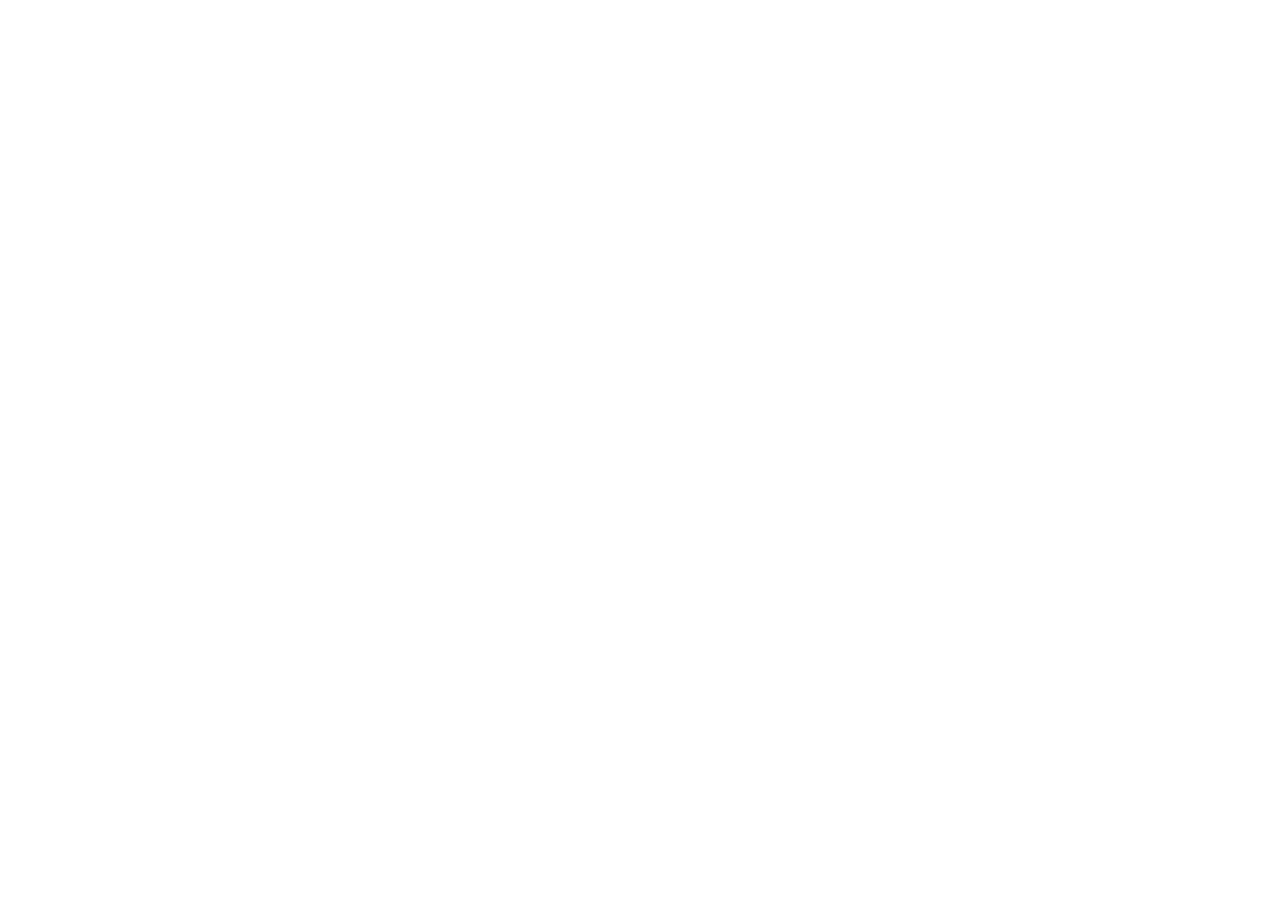
==== prototype/index.html @ 38c9759e "RCR Ad Shelf prototype — DEV-273548 Cover page with full engineering spec (12 sections) + interactiv" ====
<!doctype html>
<html lang="en">
  <head>
    <meta charset="UTF-8" />
    <meta name="viewport" content="width=device-width, initial-scale=1.0" />
    <title>RCR Ad Shelf — Prototype | DEV-273548</title>
    <script type="module" crossorigin src="/assets/index-BHU1r7AR.js"></script>
    <link rel="stylesheet" crossorigin href="/assets/index-CWs1FLwp.css">
  </head>
  <body>
    <div id="root"></div>
  </body>
</html>
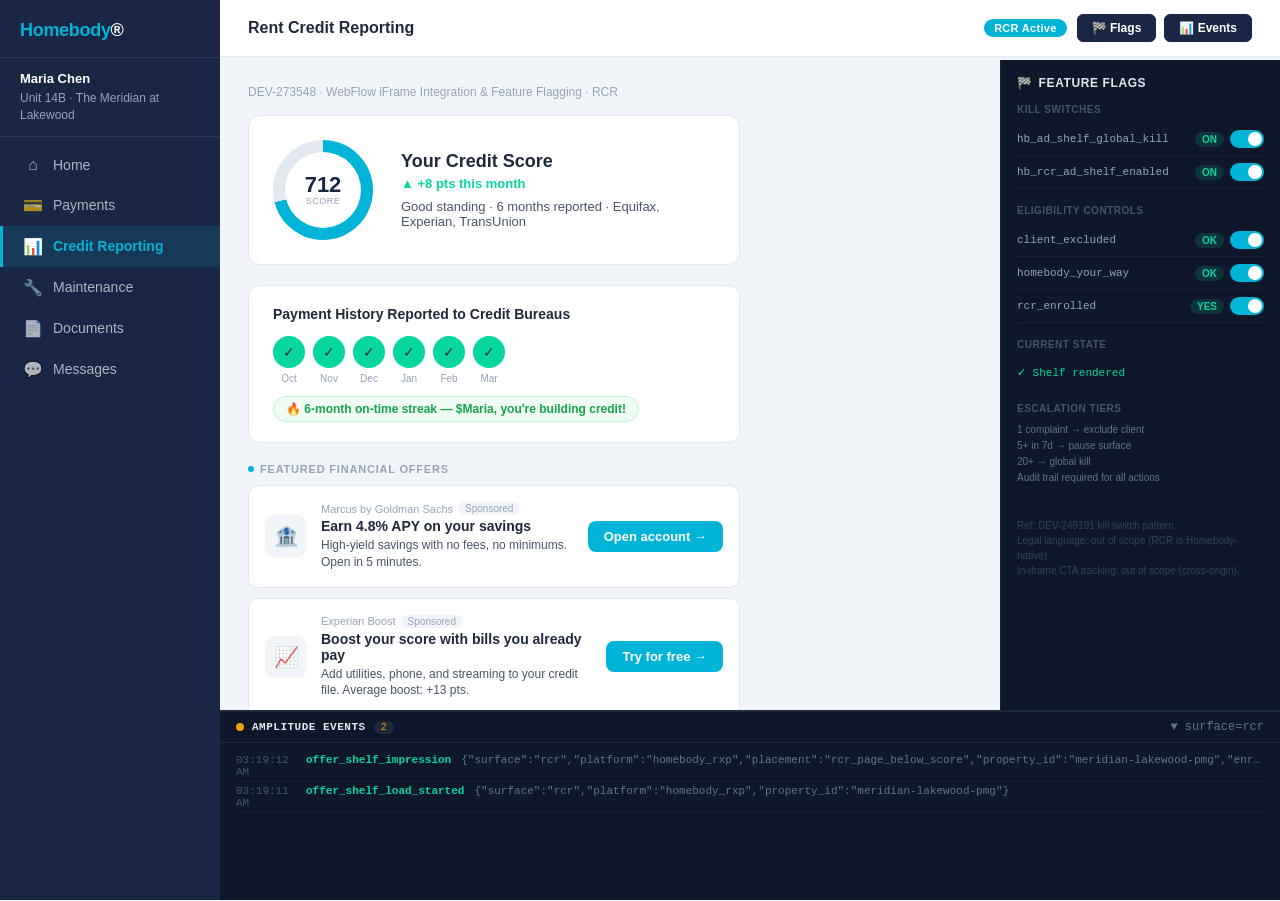
==== commit 2938a1cd: "Fix relative asset paths for GitHub Pages subfolder deployment Vite base set to './' so prototype wo" ====
--- a/prototype/index.html
+++ b/prototype/index.html
@@ -4,8 +4,8 @@
     <meta charset="UTF-8" />
     <meta name="viewport" content="width=device-width, initial-scale=1.0" />
     <title>RCR Ad Shelf — Prototype | DEV-273548</title>
-    <script type="module" crossorigin src="/assets/index-BHU1r7AR.js"></script>
-    <link rel="stylesheet" crossorigin href="/assets/index-CWs1FLwp.css">
+    <script type="module" crossorigin src="./assets/index-BHU1r7AR.js"></script>
+    <link rel="stylesheet" crossorigin href="./assets/index-CWs1FLwp.css">
   </head>
   <body>
     <div id="root"></div>
--- a/prototype/assets/index-CWs1FLwp.css
+++ b/prototype/assets/index-CWs1FLwp.css
@@ -0,0 +1 @@
+*,:before,:after{box-sizing:border-box;margin:0;padding:0}:root{--hb-navy:#1a2744;--hb-navy-light:#243462;--hb-teal:#00b4d8;--hb-teal-dark:#0096c7;--hb-green:#06d6a0;--hb-amber:#f59e0b;--hb-red:#ef4444;--hb-gray-50:#f8fafc;--hb-gray-100:#f1f5f9;--hb-gray-200:#e2e8f0;--hb-gray-400:#94a3b8;--hb-gray-600:#475569;--hb-gray-800:#1e293b;--hb-white:#fff;--shelf-bg:#f0f9ff;--shelf-border:#bae6fd;--flag-panel-bg:#0f172a}body{background:var(--hb-gray-100);color:var(--hb-gray-800);min-height:100vh;font-family:-apple-system,BlinkMacSystemFont,Segoe UI,Roboto,sans-serif}button{cursor:pointer;background:0 0;border:none;font-family:inherit}.app-shell{min-height:100vh;display:flex}.sidebar{background:var(--hb-navy);width:220px;color:var(--hb-white);z-index:100;flex-direction:column;flex-shrink:0;height:100vh;display:flex;position:fixed;top:0;left:0}.sidebar-logo{color:var(--hb-teal);letter-spacing:-.3px;border-bottom:1px solid #ffffff14;padding:20px 20px 16px;font-size:18px;font-weight:700}.sidebar-logo span{color:var(--hb-white)}.sidebar-unit{color:var(--hb-gray-400);border-bottom:1px solid #ffffff14;padding:12px 20px;font-size:12px;line-height:1.4}.sidebar-unit strong{color:var(--hb-white);margin-bottom:2px;font-size:13px;display:block}.sidebar-nav{flex:1;padding:8px 0}.nav-item{color:#ffffffa6;cursor:pointer;border-left:3px solid #0000;align-items:center;gap:10px;padding:11px 20px;font-size:14px;transition:all .15s;display:flex}.nav-item:hover{color:var(--hb-white);background:#ffffff0f}.nav-item.active{color:var(--hb-teal);border-left-color:var(--hb-teal);background:#00b4d81f;font-weight:600}.nav-icon{text-align:center;width:20px;font-size:16px}.main-content{flex-direction:column;flex:1;min-height:100vh;margin-left:220px;display:flex}.topbar{background:var(--hb-white);border-bottom:1px solid var(--hb-gray-200);z-index:50;justify-content:space-between;align-items:center;padding:14px 28px;display:flex;position:sticky;top:0}.topbar-title{color:var(--hb-gray-800);font-size:16px;font-weight:600}.topbar-badge{background:var(--hb-teal);color:#fff;letter-spacing:.3px;border-radius:20px;padding:3px 10px;font-size:11px;font-weight:600}.page-body{max-width:820px;padding:28px}.score-card{background:var(--hb-white);border:1px solid var(--hb-gray-200);border-radius:12px;align-items:center;gap:28px;margin-bottom:20px;padding:24px;display:flex}.score-ring-wrap{flex-shrink:0;position:relative}.score-ring{background:conic-gradient(var(--hb-teal) 0% 71%, var(--hb-gray-200) 71% 100%);border-radius:50%;justify-content:center;align-items:center;width:100px;height:100px;display:flex}.score-inner{background:#fff;border-radius:50%;flex-direction:column;justify-content:center;align-items:center;width:76px;height:76px;display:flex}.score-number{color:var(--hb-navy);font-size:22px;font-weight:700;line-height:1}.score-label{color:var(--hb-gray-400);text-transform:uppercase;letter-spacing:.5px;font-size:9px}.score-info h2{color:var(--hb-gray-800);margin-bottom:4px;font-size:18px;font-weight:700}.score-change{color:var(--hb-green);margin-bottom:8px;font-size:13px;font-weight:600}.score-meta{color:var(--hb-gray-600);font-size:13px}.timeline-card{background:var(--hb-white);border:1px solid var(--hb-gray-200);border-radius:12px;margin-bottom:20px;padding:20px 24px}.card-heading{color:var(--hb-gray-800);margin-bottom:14px;font-size:14px;font-weight:600}.timeline-row{gap:8px;display:flex}.timeline-month{flex-direction:column;align-items:center;gap:5px;display:flex}.month-dot{background:var(--hb-green);border-radius:50%;justify-content:center;align-items:center;width:32px;height:32px;font-size:14px;display:flex}.month-label{color:var(--hb-gray-400);white-space:nowrap;font-size:10px}.streak-badge{color:#16a34a;background:#f0fdf4;border:1px solid #bbf7d0;border-radius:20px;align-items:center;gap:5px;margin-top:12px;padding:5px 12px;font-size:12px;font-weight:600;display:inline-flex}.shelf-section{margin-bottom:20px}.shelf-label{color:var(--hb-gray-400);text-transform:uppercase;letter-spacing:.8px;align-items:center;gap:6px;margin-bottom:10px;font-size:11px;font-weight:600;display:flex}.shelf-label-dot{background:var(--hb-teal);border-radius:50%;width:6px;height:6px}.shelf-cards{flex-direction:column;gap:10px;display:flex}.offer-card{background:var(--hb-white);border:1px solid var(--hb-shelf-border,var(--hb-gray-200));border-radius:10px;align-items:center;gap:14px;padding:16px;transition:box-shadow .15s;display:flex}.offer-card:hover{box-shadow:0 2px 8px #00000014}.offer-icon{background:var(--hb-gray-100);border-radius:10px;flex-shrink:0;justify-content:center;align-items:center;width:42px;height:42px;font-size:20px;display:flex}.offer-body{flex:1}.offer-header{align-items:center;gap:6px;margin-bottom:3px;display:flex}.offer-partner{color:var(--hb-gray-400);font-size:11px;font-weight:500}.offer-sponsored{color:var(--hb-gray-400);background:var(--hb-gray-100);border-radius:4px;padding:1px 6px;font-size:10px}.offer-headline{color:var(--hb-gray-800);margin-bottom:3px;font-size:14px;font-weight:600}.offer-desc{color:var(--hb-gray-600);font-size:12px;line-height:1.4}.offer-cta{background:var(--hb-teal);color:#fff;white-space:nowrap;border-radius:8px;flex-shrink:0;padding:8px 16px;font-size:13px;font-weight:600;transition:background .15s}.offer-cta:hover{background:var(--hb-teal-dark)}.offer-cta.clicked{background:var(--hb-green)}.shelf-failclosed{border:2px dashed var(--hb-gray-200);text-align:center;color:var(--hb-gray-400);border-radius:10px;padding:20px;font-size:13px}.shelf-failclosed-icon{margin-bottom:6px;font-size:24px}.enroll-cta-card{text-align:center;background:linear-gradient(135deg,#f0f9ff 0%,#e0f2fe 100%);border:1px solid #bae6fd;border-radius:12px;margin-bottom:20px;padding:24px}.enroll-cta-card h3{color:var(--hb-navy);margin-bottom:8px;font-size:16px;font-weight:700}.enroll-cta-card p{color:var(--hb-gray-600);margin-bottom:16px;font-size:13px}.enroll-btn{background:var(--hb-navy);color:#fff;border-radius:8px;padding:10px 24px;font-size:14px;font-weight:600}.events-panel{color:#94a3b8;z-index:200;background:#0f172a;border-top:2px solid #1e293b;font-family:SF Mono,Fira Code,monospace;font-size:11px;transition:height .2s;position:fixed;bottom:0;left:220px;right:0}.events-header{cursor:pointer;border-bottom:1px solid #1e293b;justify-content:space-between;align-items:center;padding:8px 16px;display:flex}.events-header-left{align-items:center;gap:8px;display:flex}.amplitude-dot{background:#f59e0b;border-radius:50%;width:8px;height:8px;animation:2s infinite pulse}@keyframes pulse{0%,to{opacity:1}50%{opacity:.4}}.events-title{color:#e2e8f0;text-transform:uppercase;letter-spacing:.5px;font-size:11px;font-weight:600}.events-count{color:#f59e0b;background:#1e293b;border-radius:10px;padding:1px 7px;font-size:10px}.events-toggle{color:#64748b;font-size:12px}.events-list{max-height:140px;padding:8px 16px;overflow-y:auto}.event-row{border-bottom:1px solid #ffffff0a;align-items:baseline;gap:10px;padding:3px 0;display:flex}.event-time{color:#475569;flex-shrink:0;width:60px}.event-name{color:#06d6a0;font-weight:600}.event-props{color:#64748b;text-overflow:ellipsis;white-space:nowrap;overflow:hidden}.flag-panel{background:var(--flag-panel-bg);z-index:90;border-left:1px solid #1e293b;width:280px;height:calc(100vh - 60px);padding:16px;font-size:12px;position:fixed;top:60px;right:0;overflow-y:auto}.flag-panel-title{color:#e2e8f0;text-transform:uppercase;letter-spacing:.6px;align-items:center;gap:6px;margin-bottom:14px;font-size:12px;font-weight:700;display:flex}.flag-group{margin-bottom:16px}.flag-group-label{color:#475569;text-transform:uppercase;letter-spacing:.5px;margin-bottom:8px;font-size:10px;font-weight:600}.flag-row{border-bottom:1px solid #ffffff0d;justify-content:space-between;align-items:center;padding:7px 0;display:flex}.flag-name{color:#94a3b8;font-family:SF Mono,monospace;font-size:11px}.toggle{flex-shrink:0;width:34px;height:18px;position:relative}.toggle input{opacity:0;width:0;height:0}.toggle-track{cursor:pointer;background:#334155;border-radius:9px;transition:background .2s;position:absolute;inset:0}.toggle input:checked+.toggle-track{background:var(--hb-teal)}.toggle-thumb{pointer-events:none;background:#fff;border-radius:50%;width:14px;height:14px;transition:transform .2s;position:absolute;top:2px;left:2px}.toggle input:checked~.toggle-thumb{transform:translate(16px)}.flag-status-chip{border-radius:8px;padding:2px 7px;font-size:10px;font-weight:600}.chip-on{color:#06d6a0;background:#06d6a026}.chip-off{color:#ef4444;background:#ef444426}.controls-bar{z-index:200;background:var(--hb-white);border-bottom:1px solid var(--hb-gray-200);gap:8px;padding:10px 16px;display:flex;position:fixed;top:0;right:0}.ctrl-btn{border:1px solid var(--hb-gray-200);color:var(--hb-gray-600);background:#fff;border-radius:6px;padding:6px 14px;font-size:12px;font-weight:600;transition:all .15s}.ctrl-btn:hover{background:var(--hb-gray-100)}.ctrl-btn.active{background:var(--hb-navy);color:#fff;border-color:var(--hb-navy)}.iframe-overlay{z-index:500;background:#00000080;justify-content:center;align-items:center;display:flex;position:fixed;inset:0}.iframe-modal{background:#fff;border-radius:12px;width:480px;max-width:95vw;overflow:hidden}.iframe-modal-header{border-bottom:1px solid var(--hb-gray-200);justify-content:space-between;align-items:center;padding:14px 18px;display:flex}.iframe-modal-header h4{color:var(--hb-gray-800);font-size:14px;font-weight:600}.iframe-close{color:var(--hb-gray-400);border-radius:50%;justify-content:center;align-items:center;width:28px;height:28px;font-size:18px;display:flex}.iframe-close:hover{background:var(--hb-gray-100)}.iframe-content{padding:20px}.iframe-placeholder{background:var(--hb-gray-50);border:2px dashed var(--hb-gray-200);text-align:center;border-radius:8px;padding:32px}.iframe-placeholder p{color:var(--hb-gray-400);margin-top:8px;font-size:12px}.iframe-note{color:var(--hb-gray-400);background:var(--hb-gray-50);border:1px solid var(--hb-gray-200);border-radius:6px;margin-top:12px;padding:10px 12px;font-size:11px;line-height:1.5}@media (width<=768px){.sidebar{display:none}.main-content{margin-left:0}.events-panel{left:0}.flag-panel{display:none}.controls-bar{right:0}}.offer-card.skeleton{pointer-events:none}.skeleton-icon{background:var(--hb-gray-200);border-radius:10px;flex-shrink:0;width:42px;height:42px;animation:1.5s infinite shimmer}.skeleton-body{flex-direction:column;flex:1;gap:6px;display:flex}.skeleton-line{background:var(--hb-gray-200);border-radius:6px;height:12px;animation:1.5s infinite shimmer}.skeleton-line.w60{width:60%}.skeleton-line.w80{width:80%}.skeleton-line.w40{width:40%}.skeleton-btn{background:var(--hb-gray-200);border-radius:8px;flex-shrink:0;width:90px;height:36px;animation:1.5s infinite shimmer}@keyframes shimmer{0%{opacity:1}50%{opacity:.5}to{opacity:1}}
